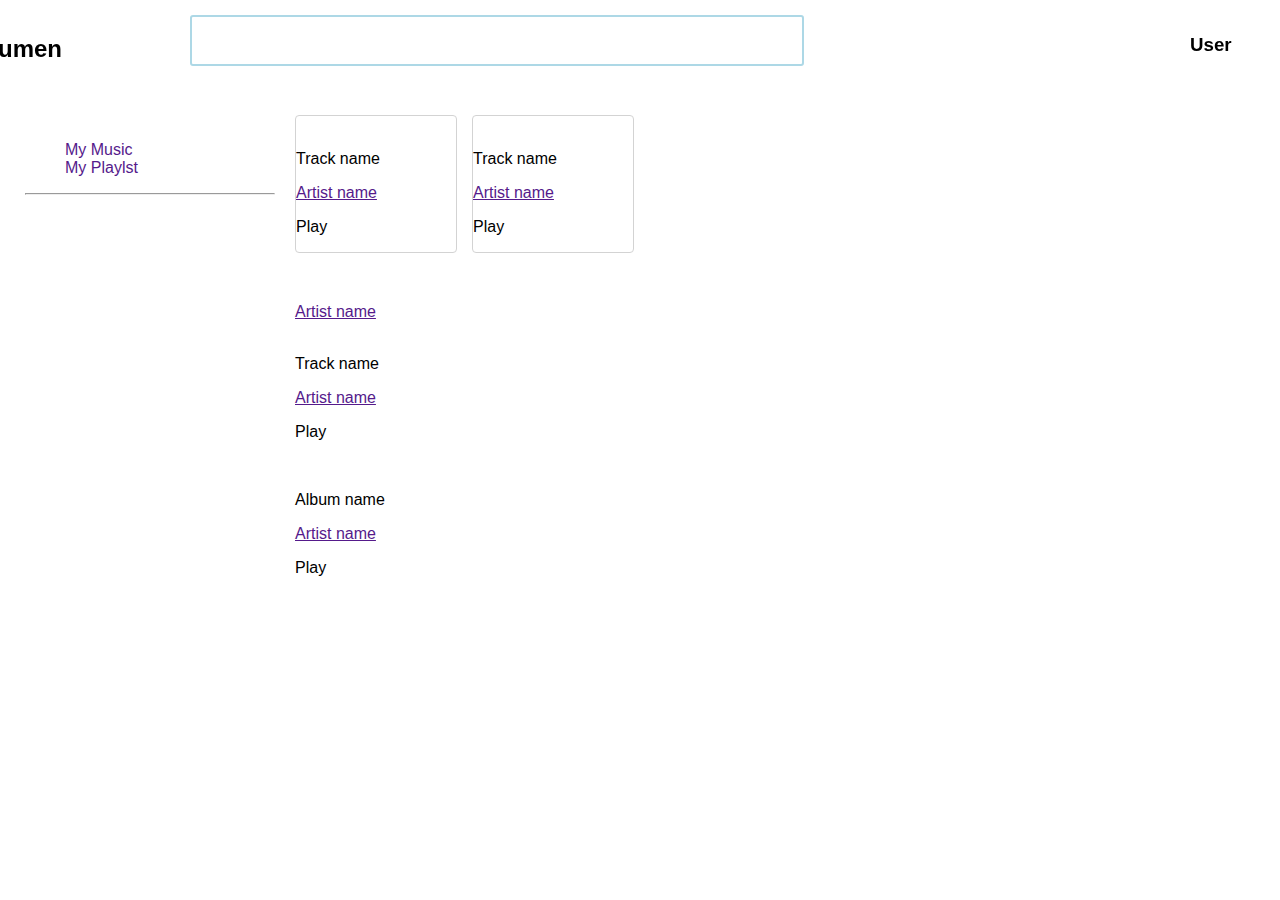
==== v2/index.html @ e615a860 "type 2 for sekkei : inspiration (apple music)" ====
<!DOCTYPE html>
<html>
<head>
	<meta charset="utf-8">
	<title>fumen</title>
    <link rel="stylesheet" type="text/css" href="./css/main.css">
    <link rel="stylesheet" type="text/css" href="./css/normalize.css">
</head>
<body>

<div class="header">
	<h2 id="branding">fumen</h2>
	<div class="search_bar">
		<input type="text" id="search_input">
	</div>
	<div class="user"> 
        <h3 class="user_name">User</h3>
        <img src="" class="user_img">
    </div>
</div>

<div class="container">
<div class="side_nav">
    <div class="upper_side">
    <ul>
        <li><a href="">My Music</a></li>
        <li><a href="">My Playlst</a></li>
    </ul>
    </div>
    <hr>
    <div class="music_queue">
        
    </div>
</div>
<div class="main_nav">
        <!--
        <div class="trending_nav">
            
        </div>-->

        <div class="showcase">
        
            <div class="top_tracks">
                <div class="music_card">
                    <img src="" class="art">
                    <p>Track name</p>
                    <a href="">Artist name</a>
                    <div class="overlay">
                        <p>Play</p>
                    </div>
                </div>
                    <div class="music_card">
                    <img src="" class="art">
                    <p>Track name</p>
                    <a href="">Artist name</a>
                    <div class="overlay">
                        <p>Play</p>
                    </div>
                </div>
    

            </div>

            <div class="top_artist">
                <div class="artist_card">
                    <img src="" class="art">
                    <a href="">Artist name</a>
                </div>
            </div>
            <div class="top_emerge">
                <div class="music_card">
                    <img src="" class="art">
                    <p>Track name</p>
                    <a href="">Artist name</a>
                    <div class="overlay">
                        <p>Play</p>
                    </div>
                </div>
            </div>
            <div class="top_albums">
                <div class="music_card">
                    <img src="" class="art">
                    <p>Album name</p>
                    <a href="">Artist name</a>
                    <div class="overlay">
                        <p>Play</p>
                    </div>
                </div>
            </div>
        
        </div>
</div>
</div>
<div class="media_play">
    <!-- tu karega -->
</div>
</body>
</html>
---- v2/css/main.css ----
body{

	padding: 15px;
	width: 100%;
	height: 100%;
	margin: 0;

}
/* Top Header */
.header{
	position: fixed;
	width: 1300px;
	left: 50%;
    transform: translate(-50%, 0);
}
.header h2{
	width: 100px;
	float:left;

}
.header .search_bar{
	margin-left: 100px;
	border: 2px solid lightblue;
	border-radius : 3px;
	padding: 5px;
	width: 600px;
	float:left;
}
.header .user{
	margin : 0 auto;
	float:right;
	width: 100px;
}
input{
	border: none;
	height: 35px;
	width: 550px;
	font-size: 25px;
}

/* Main Container */
.container{
	width: 1300px;
	padding-top: 100px;
	margin: auto;
}

/* Play card*/

.top_tracks .music_card{
	width: 160px;
	border: 1px solid lightgrey;
	border-radius: 4px;
	position: relative;
	float: left;
	margin-bottom: 50px;
	margin-right: 15px;
}
/*.music_card .overlay{
	
	position: absolute;
	background-color: grey;
	padding: 0;
	margin:0 auto;
	
	bottom: 0;
	
	height: 100%;
	width: 100%;
	opacity: 0;

}
.music_card:hover .overlay{
	opacity: 0.7;
	transition: 0.3s all;
}
*/
.side_nav{
	width: 250px;
	float: left;
	padding: 10px;


}


.side_nav ul{
	list-style: none;
}


.side_nav li{
	
}

.side_nav a{
	text-decoration: none;
}

.main_nav{
	float:left;

}

.showcase{
	padding-left: 10px;

}
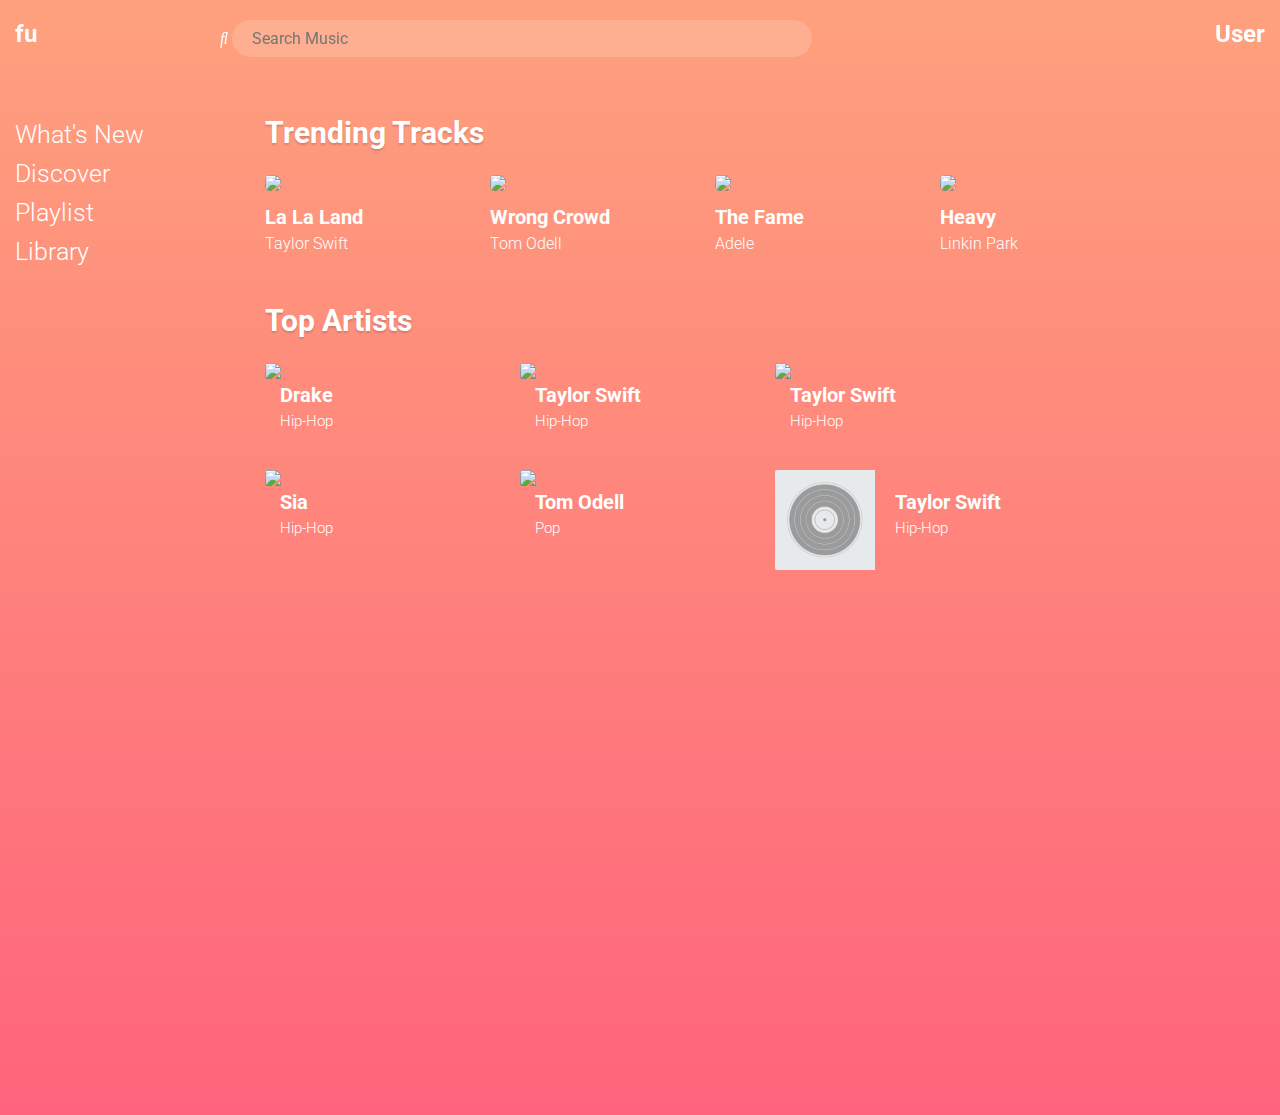
==== commit 7fc39910: "Revised UI" ====
--- a/v2/index.html
+++ b/v2/index.html
@@ -3,18 +3,21 @@
 <head>
 	<meta charset="utf-8">
 	<title>fumen</title>
+      <link href="https://fonts.googleapis.com/css?family=Roboto:100,300,400,500,700,900" rel="stylesheet">  
     <link rel="stylesheet" type="text/css" href="./css/main.css">
     <link rel="stylesheet" type="text/css" href="./css/normalize.css">
+    <link href="//maxcdn.bootstrapcdn.com/font-awesome/4.1.0/css/font-awesome.min.css" rel="stylesheet">
 </head>
 <body>
 
 <div class="header">
-	<h2 id="branding">fumen</h2>
+	<h2 id="branding">fu</h2>
 	<div class="search_bar">
-		<input type="text" id="search_input">
+        <span class="icon"><i class="fa-search"></i></span>
+		<input placeholder="Search Music" type="search" id="search_input">
 	</div>
 	<div class="user"> 
-        <h3 class="user_name">User</h3>
+        <h2 class="user_name">User</h2>
         <img src="" class="user_img">
     </div>
 </div>
@@ -23,53 +26,120 @@
 <div class="side_nav">
     <div class="upper_side">
     <ul>
-        <li><a href="">My Music</a></li>
-        <li><a href="">My Playlst</a></li>
+        <li><a href="">What's New</a></li>
+        <li><a href="">Discover</a></li>
+        <li><a href="">Playlist</a></li>
+        <li><a href="">Library</a></li>
     </ul>
     </div>
-    <hr>
     <div class="music_queue">
         
     </div>
 </div>
 <div class="main_nav">
+        
+        <!-- Fix is later -->
         <!--
-        <div class="trending_nav">
-            
-        </div>-->
-
+        <div class="showcase_nav">
+            <h1>What's New</h1>
+            <ul>
+                <li><a href="">Music</a></li>
+                <li><a href="">Genres</a></li>
+                <li><a href="">Videos</a></li>
+                <li><a href="">Near You</a></li>
+            </ul>
+            <div class="switch">
+                <ul>
+                <li><a href="">Crowdsource</a></li>
+                <li><a href="">Billboard</a></li>
+            </ul>
+            </div>    
+        </div>
+        -->
         <div class="showcase">
         
             <div class="top_tracks">
-                <div class="music_card">
-                    <img src="" class="art">
-                    <p>Track name</p>
-                    <a href="">Artist name</a>
+                <h2>Trending Tracks </h2>
+                <div class="music_card card">
+                    <img src="https://img.discogs.com/YkojdSoRqJLaG0e1lNaihV-HOak=/300x300/filters:strip_icc():format(jpeg):mode_rgb():quality(40)/discogs-images/R-9882982-1487908820-7837.jpeg.jpg" class="art">
+                    <p>La La Land</p>
+                    <a href="">Taylor Swift</a>
                     <div class="overlay">
-                        <p>Play</p>
+                        <span><i class="fa-play-circle "></i> </span>
                     </div>
                 </div>
-                    <div class="music_card">
-                    <img src="" class="art">
-                    <p>Track name</p>
-                    <a href="">Artist name</a>
+                <div class="music_card card">
+                    <img src="https://img.discogs.com/OXyW9wiicL3nRu5oa-z-aWrCWPE=/fit-in/300x300/filters:strip_icc():format(jpeg):mode_rgb():quality(40)/discogs-images/R-8635620-1465622140-3453.jpeg.jpg" class="art">
+                    <p>Wrong Crowd</p>
+                    <a href="">Tom Odell</a>
                     <div class="overlay">
-                        <p>Play</p>
+                      <span><i class="fa-play-circle "></i> </span>
                     </div>
                 </div>
-    
+                <div class="music_card card">
+                    <img src="https://img.discogs.com/9l2T56jHfMjraZ4fe-dDEuJ6phk=/300x300/filters:strip_icc():format(jpeg):mode_rgb():quality(40)/discogs-images/R-7748058-1448134186-9791.jpeg.jpg" class="art">
+                    <p>The Fame</p>
+                    <a href="">Adele</a>
+                    <div class="overlay">
+                        <span><i class="fa-play-circle "></i> </span>
+                    </div>
+                </div>
+                <div class="music_card card">
+                    <img src="https://img.discogs.com/mOR71L7NLf9AR8z5CNqcitfIJsA=/fit-in/300x300/filters:strip_icc():format(jpeg):mode_rgb():quality(40)/discogs-images/R-9955256-1489175861-1387.jpeg.jpg" class="art">
+                    <p>Heavy</p>
+                    <a href="">Linkin Park</a>
+                    <div class="overlay">
+                        <span><i class="fa-play-circle "></i> </span>
+                    </div>
+                </div>
+            </div>
+
+
+            <div class="top_artist">
+                <h2>Top Artists</h2>
+                <div class="row">
+                    <div class="artist_card card">
+                        <img src="https://lastfm-img2.akamaized.net/i/u/avatar170s/b4ab6e862588662833d89ad8588c6f53.jpg" class="art">
+                        <a href="">Drake</a>
+                        <a class="artist_genre">Hip-Hop</a>
+                    </div>
+                    <div class="artist_card card">
+                        <img src="https://lastfm-img2.akamaized.net/i/u/avatar170s/b4ab6e862588662833d89ad8588c6f53.jpg" class="art">
+                        <a href="">Taylor Swift</a>
+                        <a class="artist_genre">Hip-Hop</a>
+                    </div>
+                    <div class="artist_card card">
+                        <img src="https://img.discogs.com/VbtSFkspIbvdWjbkYj26AEfKRxc=/100x100/filters:strip_icc():format(jpeg):mode_rgb():quality(40)/discogs-images/R-6237864-1414525739-4203.jpeg.jpg" class="art">
+                        <a href="">Taylor Swift</a>
+                        <a class="artist_genre">Hip-Hop</a>
+                    </div>
+                </div>
+                <div class="row">
+                    <div class="artist_card card">
+                        <img src="https://img.discogs.com/OLF1FYxvN5byyNpUC85me-_ZQ0Y=/300x300/smart/filters:strip_icc():format(jpeg):mode_rgb():quality(40)/discogs-images/A-21991-1483928038-5953.jpeg.jpg" class="art">
+                        <a href="">Sia</a>
+                        <a class="artist_genre">Hip-Hop</a>
+                    </div>
+                    <div class="artist_card card">
+                        <img src="https://img.discogs.com/mHCZBQ6iOQ9dyY4IuZplpj5SstU=/100x100/filters:strip_icc():format(jpeg):mode_rgb():quality(40)/discogs-images/R-4464095-1365602792-2486.jpeg.jpg" class="art">
+                        <a href="">Tom Odell</a>
+                        <a class="artist_genre">Pop</a>
+                    </div>
+                    <div class="artist_card card">
+                        <img src="./assets/default.png" class="art">
+                        <a href="">Taylor Swift</a>
+                        <a class="artist_genre">Hip-Hop</a>
+                    </div>
+                </div>
+                    
 
             </div>
 
-            <div class="top_artist">
-                <div class="artist_card">
-                    <img src="" class="art">
-                    <a href="">Artist name</a>
-                </div>
-            </div>
-            <div class="top_emerge">
-                <div class="music_card">
-                    <img src="" class="art">
+
+            <!--
+            <div class="top_emerge row">
+                <div class="music_card card">
+                    <img src="./assets/default.png" class="art">
                     <p>Track name</p>
                     <a href="">Artist name</a>
                     <div class="overlay">
@@ -77,9 +147,9 @@
                     </div>
                 </div>
             </div>
-            <div class="top_albums">
-                <div class="music_card">
-                    <img src="" class="art">
+            <div class="top_albums row">
+                <div class="music_card card">
+                    <img src="./assets/default.png" class="art">
                     <p>Album name</p>
                     <a href="">Artist name</a>
                     <div class="overlay">
@@ -89,6 +159,8 @@
             </div>
         
         </div>
+-->
+</div>
 </div>
 </div>
 <div class="media_play">
--- a/v2/css/main.css
+++ b/v2/css/main.css
@@ -5,93 +5,234 @@
 	width: 100%;
 	height: 100%;
 	margin: 0;
-
+	font-family: 'Roboto', sans-serif;
+	background-color: rgb(254, 160, 124);
+	color :white;
+	font-weight: 400;
+	font-size: 16px;
+	background: linear-gradient(to top, rgb(255, 100, 124) , rgb(254, 161, 125));
 }
 /* Top Header */
 .header{
+	top:0;
 	position: fixed;
 	width: 1300px;
-	left: 50%;
-    transform: translate(-50%, 0);
+	
+	padding-top: 15px;
+	margin-bottom: 0;
+	padding-bottom: 0;
+    /*transform: translate(-50%, 0);
+    left: 50%;
+    */z-index: 999;
 }
 .header h2{
 	width: 100px;
 	float:left;
-
-}
+	margin-bottom: 0;
+	padding-top: 5px;
+	margin: 0;
+}
+
 .header .search_bar{
-	margin-left: 100px;
-	border: 2px solid lightblue;
-	border-radius : 3px;
+	margin-left: 100px;	
 	padding: 5px;
 	width: 600px;
 	float:left;
-}
+	color: white;
+}
+
+/*
+
+Not working check later 
+
+.search_bar .icon{
+	position: absolute;
+  	top: 50%;
+  	color: white;
+
+}
+
+*/
+
+input{
+	background: rgb(254, 175, 145); 
+	border-radius : 20px;
+	border: none;
+	height: 35px;
+	width: 550px;
+	font-size: 25px;
+	color: white;	
+	padding-right:10px;
+	padding-left:20px;
+}
+
+
 .header .user{
 	margin : 0 auto;
 	float:right;
 	width: 100px;
 }
-input{
-	border: none;
-	height: 35px;
-	width: 550px;
-	font-size: 25px;
-}
+
 
 /* Main Container */
 .container{
 	width: 1300px;
+	padding-left: 0;
+	padding-right: 0;
 	padding-top: 100px;
-	margin: auto;
+	
 }
 
 /* Play card*/
-
+.container h2{
+	font-weight: 700;
+	font-size: 30px;
+	margin-top: 0;
+	text-shadow: 0 2px 2px rgba(0,0,0,0.15);
+
+}
+.showcase_nav{
+	width: 100%;
+	position: relative;
+}
+.showcase_nav ul{
+	list-style: none;
+	
+}
+
+.showcase_nav ul li{
+	display: inline-block;
+}
+.showcase_nav h1{
+	font-size: 90px;
+	font-weight: 900;
+	margin:0;
+	padding: 0;
+}
+.showcase_nav {}
 .top_tracks .music_card{
-	width: 160px;
-	border: 1px solid lightgrey;
-	border-radius: 4px;
+	
+}
+
+.card{
+	width: 200px;
+	
 	position: relative;
 	float: left;
 	margin-bottom: 50px;
-	margin-right: 15px;
-}
-/*.music_card .overlay{
+	margin-right: 25px;
+}
+.card img{
+	width: 100%;
+	border-radius: 5px;
+}
+.card img:hover{
+	
+}
+.card p{
+	font-size: 20px;
+	margin-bottom:5px;
+	margin-top:10px;
+	padding: 0;
+	font-weight: 700;
+}
+.card a{
+	font-weight: 300;
+}
+.overlay{
 	
 	position: absolute;
-	background-color: grey;
-	padding: 0;
-	margin:0 auto;
-	
-	bottom: 0;
-	
-	height: 100%;
-	width: 100%;
-	opacity: 0;
-
-}
-.music_card:hover .overlay{
-	opacity: 0.7;
+	background-color: black;
+	border-radius: 5px;
+	top:0;
+	left:0;
+	
+	height: 200px;
+	width: 100%;
+	opacity:0;
+
+}
+.overlay:hover{
+	opacity : 0.4;
+	box-shadow: -60px 0px 100px -90px #000000, 60px 0px 100px -90px #000000;
 	transition: 0.3s all;
 }
-*/
+
+.top_artist .card{
+	width: 230px;
+	margin-bottom: 40px;
+
+
+}
+
+.top_artist .card img{
+
+	width:100px;
+	border-radius: 2px;	
+	display: inline-block;
+	float: left;
+	padding-right: 20px;
+}
+
+.top_artist .card a{
+	display: block;
+	padding-left: 15px;
+	top:0;
+	margin-top:20px; 
+	font-weight: 700;
+	font-size: 20px;
+	padding-top: 0;
+	padding-bottom: 0;
+}
+
+.top_artist .card .artist_genre{
+		margin:0; 
+		font-size: 15px;
+		font-weight: 300;
+		padding-top: 5px;
+
+}
+.top_artist .card .artist_genre:hover{
+	transition: 0.2s all;
+	text-decoration: underline;
+}
+
+/* Side Navigation : Still in progress ; */
+
 .side_nav{
 	width: 250px;
 	float: left;
-	padding: 10px;
-
-
-}
+	margin: 0;
+	padding: 0;
+	height: 1000px;
+	font-size: 25px;
+	margin-left: 0;
+	padding-left: 0;
+
+}
+
 
 
 .side_nav ul{
 	list-style: none;
+	margin: 0;
+	padding: 0;
 }
 
 
 .side_nav li{
-	
+	padding: 5px;
+	padding-left: 0;
+	transition: 0.3s all;
+	
+	width:150px;
+	font-weight: 300;
+
+}
+
+.side_nav li:hover{
+	text-decoration: underline;
+
 }
 
 .side_nav a{
@@ -102,8 +243,11 @@
 	float:left;
 
 }
-
-.showcase{
-	padding-left: 10px;
-
-}+a{
+	color: white;
+	text-decoration: none;
+}
+/*.showcase{
+	/*padding-left: 10px;
+
+}*/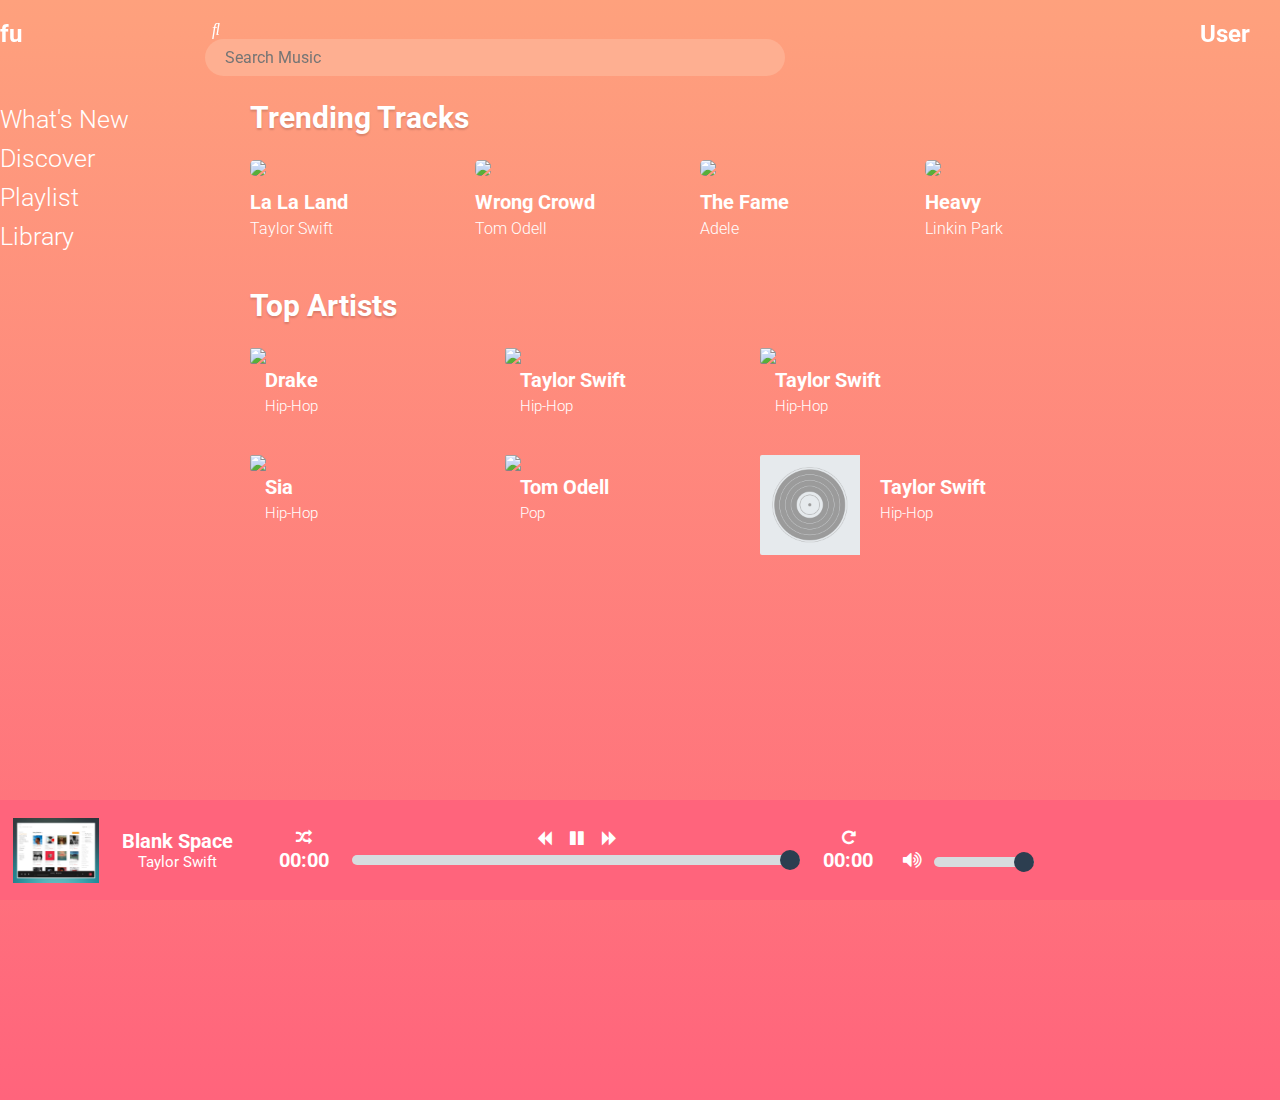
==== commit 2fbd0fb1: "Merged Player" ====
--- a/v2/index.html
+++ b/v2/index.html
@@ -1,45 +1,48 @@
 <!DOCTYPE html>
 <html>
+
 <head>
-	<meta charset="utf-8">
-	<title>fumen</title>
-      <link href="https://fonts.googleapis.com/css?family=Roboto:100,300,400,500,700,900" rel="stylesheet">  
+    <meta charset="utf-8">
+    <title>fumen</title>
+    <link href="https://fonts.googleapis.com/css?family=Roboto:100,300,400,500,700,900" rel="stylesheet">
     <link rel="stylesheet" type="text/css" href="./css/main.css">
     <link rel="stylesheet" type="text/css" href="./css/normalize.css">
+    <link rel="stylesheet" href="./css/Style.css">
     <link href="//maxcdn.bootstrapcdn.com/font-awesome/4.1.0/css/font-awesome.min.css" rel="stylesheet">
 </head>
+
 <body>
 
-<div class="header">
-	<h2 id="branding">fu</h2>
-	<div class="search_bar">
-        <span class="icon"><i class="fa-search"></i></span>
-		<input placeholder="Search Music" type="search" id="search_input">
-	</div>
-	<div class="user"> 
-        <h2 class="user_name">User</h2>
-        <img src="" class="user_img">
+    <div class="header">
+        <h2 id="branding">fu</h2>
+        <div class="search_bar">
+            <span class="icon"><i class="fa-search"></i></span>
+            <input placeholder="Search Music" type="search" id="search_input">
+        </div>
+        <div class="user">
+            <h2 class="user_name">User</h2>
+            <img src="" class="user_img">
+        </div>
     </div>
-</div>
-
-<div class="container">
-<div class="side_nav">
-    <div class="upper_side">
-    <ul>
-        <li><a href="">What's New</a></li>
-        <li><a href="">Discover</a></li>
-        <li><a href="">Playlist</a></li>
-        <li><a href="">Library</a></li>
-    </ul>
-    </div>
-    <div class="music_queue">
-        
-    </div>
-</div>
-<div class="main_nav">
-        
-        <!-- Fix is later -->
-        <!--
+
+    <div class="container">
+        <div class="side_nav">
+            <div class="upper_side">
+                <ul>
+                    <li><a href="">What's New</a></li>
+                    <li><a href="">Discover</a></li>
+                    <li><a href="">Playlist</a></li>
+                    <li><a href="">Library</a></li>
+                </ul>
+            </div>
+            <div class="music_queue">
+
+            </div>
+        </div>
+        <div class="main_nav">
+
+            <!-- Fix is later -->
+            <!--
         <div class="showcase_nav">
             <h1>What's New</h1>
             <ul>
@@ -56,87 +59,94 @@
             </div>    
         </div>
         -->
-        <div class="showcase">
-        
-            <div class="top_tracks">
-                <h2>Trending Tracks </h2>
-                <div class="music_card card">
-                    <img src="https://img.discogs.com/YkojdSoRqJLaG0e1lNaihV-HOak=/300x300/filters:strip_icc():format(jpeg):mode_rgb():quality(40)/discogs-images/R-9882982-1487908820-7837.jpeg.jpg" class="art">
-                    <p>La La Land</p>
-                    <a href="">Taylor Swift</a>
-                    <div class="overlay">
-                        <span><i class="fa-play-circle "></i> </span>
-                    </div>
-                </div>
-                <div class="music_card card">
-                    <img src="https://img.discogs.com/OXyW9wiicL3nRu5oa-z-aWrCWPE=/fit-in/300x300/filters:strip_icc():format(jpeg):mode_rgb():quality(40)/discogs-images/R-8635620-1465622140-3453.jpeg.jpg" class="art">
-                    <p>Wrong Crowd</p>
-                    <a href="">Tom Odell</a>
-                    <div class="overlay">
-                      <span><i class="fa-play-circle "></i> </span>
-                    </div>
-                </div>
-                <div class="music_card card">
-                    <img src="https://img.discogs.com/9l2T56jHfMjraZ4fe-dDEuJ6phk=/300x300/filters:strip_icc():format(jpeg):mode_rgb():quality(40)/discogs-images/R-7748058-1448134186-9791.jpeg.jpg" class="art">
-                    <p>The Fame</p>
-                    <a href="">Adele</a>
-                    <div class="overlay">
-                        <span><i class="fa-play-circle "></i> </span>
-                    </div>
-                </div>
-                <div class="music_card card">
-                    <img src="https://img.discogs.com/mOR71L7NLf9AR8z5CNqcitfIJsA=/fit-in/300x300/filters:strip_icc():format(jpeg):mode_rgb():quality(40)/discogs-images/R-9955256-1489175861-1387.jpeg.jpg" class="art">
-                    <p>Heavy</p>
-                    <a href="">Linkin Park</a>
-                    <div class="overlay">
-                        <span><i class="fa-play-circle "></i> </span>
-                    </div>
-                </div>
-            </div>
-
-
-            <div class="top_artist">
-                <h2>Top Artists</h2>
-                <div class="row">
-                    <div class="artist_card card">
-                        <img src="https://lastfm-img2.akamaized.net/i/u/avatar170s/b4ab6e862588662833d89ad8588c6f53.jpg" class="art">
-                        <a href="">Drake</a>
-                        <a class="artist_genre">Hip-Hop</a>
-                    </div>
-                    <div class="artist_card card">
-                        <img src="https://lastfm-img2.akamaized.net/i/u/avatar170s/b4ab6e862588662833d89ad8588c6f53.jpg" class="art">
+            <div class="showcase">
+
+                <div class="top_tracks">
+                    <h2>Trending Tracks </h2>
+                    <div class="music_card card">
+                        <img src="https://img.discogs.com/YkojdSoRqJLaG0e1lNaihV-HOak=/300x300/filters:strip_icc():format(jpeg):mode_rgb():quality(40)/discogs-images/R-9882982-1487908820-7837.jpeg.jpg"
+                            class="art">
+                        <p>La La Land</p>
                         <a href="">Taylor Swift</a>
-                        <a class="artist_genre">Hip-Hop</a>
-                    </div>
-                    <div class="artist_card card">
-                        <img src="https://img.discogs.com/VbtSFkspIbvdWjbkYj26AEfKRxc=/100x100/filters:strip_icc():format(jpeg):mode_rgb():quality(40)/discogs-images/R-6237864-1414525739-4203.jpeg.jpg" class="art">
-                        <a href="">Taylor Swift</a>
-                        <a class="artist_genre">Hip-Hop</a>
-                    </div>
-                </div>
-                <div class="row">
-                    <div class="artist_card card">
-                        <img src="https://img.discogs.com/OLF1FYxvN5byyNpUC85me-_ZQ0Y=/300x300/smart/filters:strip_icc():format(jpeg):mode_rgb():quality(40)/discogs-images/A-21991-1483928038-5953.jpeg.jpg" class="art">
-                        <a href="">Sia</a>
-                        <a class="artist_genre">Hip-Hop</a>
-                    </div>
-                    <div class="artist_card card">
-                        <img src="https://img.discogs.com/mHCZBQ6iOQ9dyY4IuZplpj5SstU=/100x100/filters:strip_icc():format(jpeg):mode_rgb():quality(40)/discogs-images/R-4464095-1365602792-2486.jpeg.jpg" class="art">
+                        <div class="overlay">
+                            <span><i class="fa-play-circle "></i> </span>
+                        </div>
+                    </div>
+                    <div class="music_card card">
+                        <img src="https://img.discogs.com/OXyW9wiicL3nRu5oa-z-aWrCWPE=/fit-in/300x300/filters:strip_icc():format(jpeg):mode_rgb():quality(40)/discogs-images/R-8635620-1465622140-3453.jpeg.jpg"
+                            class="art">
+                        <p>Wrong Crowd</p>
                         <a href="">Tom Odell</a>
-                        <a class="artist_genre">Pop</a>
-                    </div>
-                    <div class="artist_card card">
-                        <img src="./assets/default.png" class="art">
-                        <a href="">Taylor Swift</a>
-                        <a class="artist_genre">Hip-Hop</a>
-                    </div>
-                </div>
-                    
-
-            </div>
-
-
-            <!--
+                        <div class="overlay">
+                            <span><i class="fa-play-circle "></i> </span>
+                        </div>
+                    </div>
+                    <div class="music_card card">
+                        <img src="https://img.discogs.com/9l2T56jHfMjraZ4fe-dDEuJ6phk=/300x300/filters:strip_icc():format(jpeg):mode_rgb():quality(40)/discogs-images/R-7748058-1448134186-9791.jpeg.jpg"
+                            class="art">
+                        <p>The Fame</p>
+                        <a href="">Adele</a>
+                        <div class="overlay">
+                            <span><i class="fa-play-circle "></i> </span>
+                        </div>
+                    </div>
+                    <div class="music_card card">
+                        <img src="https://img.discogs.com/mOR71L7NLf9AR8z5CNqcitfIJsA=/fit-in/300x300/filters:strip_icc():format(jpeg):mode_rgb():quality(40)/discogs-images/R-9955256-1489175861-1387.jpeg.jpg"
+                            class="art">
+                        <p>Heavy</p>
+                        <a href="">Linkin Park</a>
+                        <div class="overlay">
+                            <span><i class="fa-play-circle "></i> </span>
+                        </div>
+                    </div>
+                </div>
+
+
+                <div class="top_artist">
+                    <h2>Top Artists</h2>
+                    <div class="row">
+                        <div class="artist_card card">
+                            <img src="https://lastfm-img2.akamaized.net/i/u/avatar170s/b4ab6e862588662833d89ad8588c6f53.jpg" class="art">
+                            <a href="">Drake</a>
+                            <a class="artist_genre">Hip-Hop</a>
+                        </div>
+                        <div class="artist_card card">
+                            <img src="https://lastfm-img2.akamaized.net/i/u/avatar170s/b4ab6e862588662833d89ad8588c6f53.jpg" class="art">
+                            <a href="">Taylor Swift</a>
+                            <a class="artist_genre">Hip-Hop</a>
+                        </div>
+                        <div class="artist_card card">
+                            <img src="https://img.discogs.com/VbtSFkspIbvdWjbkYj26AEfKRxc=/100x100/filters:strip_icc():format(jpeg):mode_rgb():quality(40)/discogs-images/R-6237864-1414525739-4203.jpeg.jpg"
+                                class="art">
+                            <a href="">Taylor Swift</a>
+                            <a class="artist_genre">Hip-Hop</a>
+                        </div>
+                    </div>
+                    <div class="row">
+                        <div class="artist_card card">
+                            <img src="https://img.discogs.com/OLF1FYxvN5byyNpUC85me-_ZQ0Y=/300x300/smart/filters:strip_icc():format(jpeg):mode_rgb():quality(40)/discogs-images/A-21991-1483928038-5953.jpeg.jpg"
+                                class="art">
+                            <a href="">Sia</a>
+                            <a class="artist_genre">Hip-Hop</a>
+                        </div>
+                        <div class="artist_card card">
+                            <img src="https://img.discogs.com/mHCZBQ6iOQ9dyY4IuZplpj5SstU=/100x100/filters:strip_icc():format(jpeg):mode_rgb():quality(40)/discogs-images/R-4464095-1365602792-2486.jpeg.jpg"
+                                class="art">
+                            <a href="">Tom Odell</a>
+                            <a class="artist_genre">Pop</a>
+                        </div>
+                        <div class="artist_card card">
+                            <img src="./assets/default.png" class="art">
+                            <a href="">Taylor Swift</a>
+                            <a class="artist_genre">Hip-Hop</a>
+                        </div>
+                    </div>
+
+
+                </div>
+
+
+                <!--
             <div class="top_emerge row">
                 <div class="music_card card">
                     <img src="./assets/default.png" class="art">
@@ -160,12 +170,38 @@
         
         </div>
 -->
-</div>
-</div>
-</div>
-<div class="media_play">
-    <!-- tu karega -->
-</div>
+            </div>
+        </div>
+    </div>
+    <div id="playerHolder">
+        <div id="trackDetails">
+            <img src="../to.jpg" alt="trackImage" id="trackImage" />
+            <div id="contentHolder">
+                <div id="trackName">
+                    Blank Space
+                </div>
+                <div id="artistName">
+                    Taylor Swift
+                </div>
+            </div>
+        </div>
+        <div id="controlsHolder">
+            <div id="mainControls">
+                <i class="fa fa-random" id="shuffleBtn"></i>
+                <i class="fa fa-backward" id="backBtn"></i>
+                <i class="fa fa-pause" id="ppBtn"></i>
+                <i class="fa fa-forward" id="forwarBtn"></i>
+                <i class="fa fa-repeat" id="repeatBtn"></i>
+            </div>
+            <div class="timer">00:00</div>
+            <input class="range-slider__range" type="range" min="0" max="1" step="0.1" value="1" id="seekSlider" />
+            <div class="timer">00:00</div>
+        </div>
+        <div id="volumeHolder">
+            <i class="fa fa-volume-up"></i>
+            <input class="range-slider__range" type="range" min="0" max="1" step="0.1" value="1" id="volumeSlider" />
+        </div>
+    </div>
 </body>
-</html>
-
+
+</html>--- a/v2/css/Style.css
+++ b/v2/css/Style.css
@@ -0,0 +1,173 @@
+/* Range Slider */
+.range-slider__range {
+    -webkit-appearance: none;
+    width: calc(100% - (73px));
+    height: 10px;
+    border-radius: 5px;
+    background: #d7dcdf;
+    outline: none;
+    padding: 0;
+    margin: 0;
+}
+.range-slider__range::-webkit-slider-thumb {
+    -webkit-appearance: none;
+    appearance: none;
+    width: 20px;
+    height: 20px;
+    border-radius: 50%;
+    background: #2c3e50;
+    cursor: pointer;
+    -webkit-transition: background .15s ease-in-out;
+    transition: background .15s ease-in-out;
+}
+.range-slider__range::-webkit-slider-thumb:hover {
+    background: #1abc9c;
+}
+.range-slider__range:active::-webkit-slider-thumb {
+    background: #1abc9c;
+}
+.range-slider__range::-moz-range-thumb {
+    width: 20px;
+    height: 20px;
+    border: 0;
+    border-radius: 50%;
+    background: #2c3e50;
+    cursor: pointer;
+    -webkit-transition: background .15s ease-in-out;
+    transition: background .15s ease-in-out;
+}
+.range-slider__range::-moz-range-thumb:hover {
+    background: #1abc9c;
+}
+.range-slider__range:active::-moz-range-thumb {
+    background: #1abc9c;
+}
+
+.range-slider__value {
+    display: inline-block;
+    position: relative;
+    width: 60px;
+    color: #fff;
+    line-height: 20px;
+    text-align: center;
+    border-radius: 3px;
+    background: #2c3e50;
+    padding: 5px 10px;
+    margin-left: 8px;
+}
+.range-slider__value:after {
+    position: absolute;
+    top: 8px;
+    left: -7px;
+    width: 0;
+    height: 0;
+    border-top: 7px solid transparent;
+    border-right: 7px solid #2c3e50;
+    border-bottom: 7px solid transparent;
+    content: '';
+}
+
+::-moz-range-track {
+    background: #d7dcdf;
+    border: 0;
+}
+/* End Range Slider */
+
+
+/* Custom Style Starts Here */
+
+body {
+    width: 100%;
+    height: 100%;
+    margin: 0;
+    padding: 0;
+    color: white;
+}
+
+i {
+    cursor: pointer;
+    padding: 0 7px;
+}
+
+#playerHolder {
+    position: fixed;
+    bottom: 0;
+    width: 100%;
+    height: 100px;
+    background-color: rgb(255, 100, 124);
+    display: flex;
+    align-items: center;
+}
+
+#trackDetails {
+    width: 20%;
+    height: 100%;
+    text-align: center;
+    float: left;
+    overflow: auto;
+    display: flex;
+    align-items: center;
+}
+
+#trackImage {
+    height: 65%;
+    padding-left: 5%;
+}
+
+#trackName {
+    font-weight: bolder;
+    font-size: 20px;
+    clear: both;
+}
+
+#contentHolder {
+    width: 80%;
+    float: left;
+}
+
+#artistName {
+    font-size: 15px;
+    clear: both;
+}
+
+#controlsHolder {
+    width: 50%;
+    float: left;
+    text-align: center;
+}
+
+#shuffleBtn {
+    float: left;
+    padding-left: 40px;
+}
+
+#repeatBtn {
+    float: right;
+    padding-right: 40px;
+}
+
+#seekSlider {
+    width: 70%;
+    float: left;
+    margin-top: 7px;
+}
+
+.timer {
+    width: 15%;
+    float: left;
+    font-size: 20px;
+    font-weight: bold;
+}
+
+#volumeHolder {
+    float: left;
+    font-size: 20px;
+    font-weight: bold;
+    padding-top: 20px;
+}
+
+#volumeSlider {
+    width: 100px;
+}
+
+/* Custom Style Ends Here */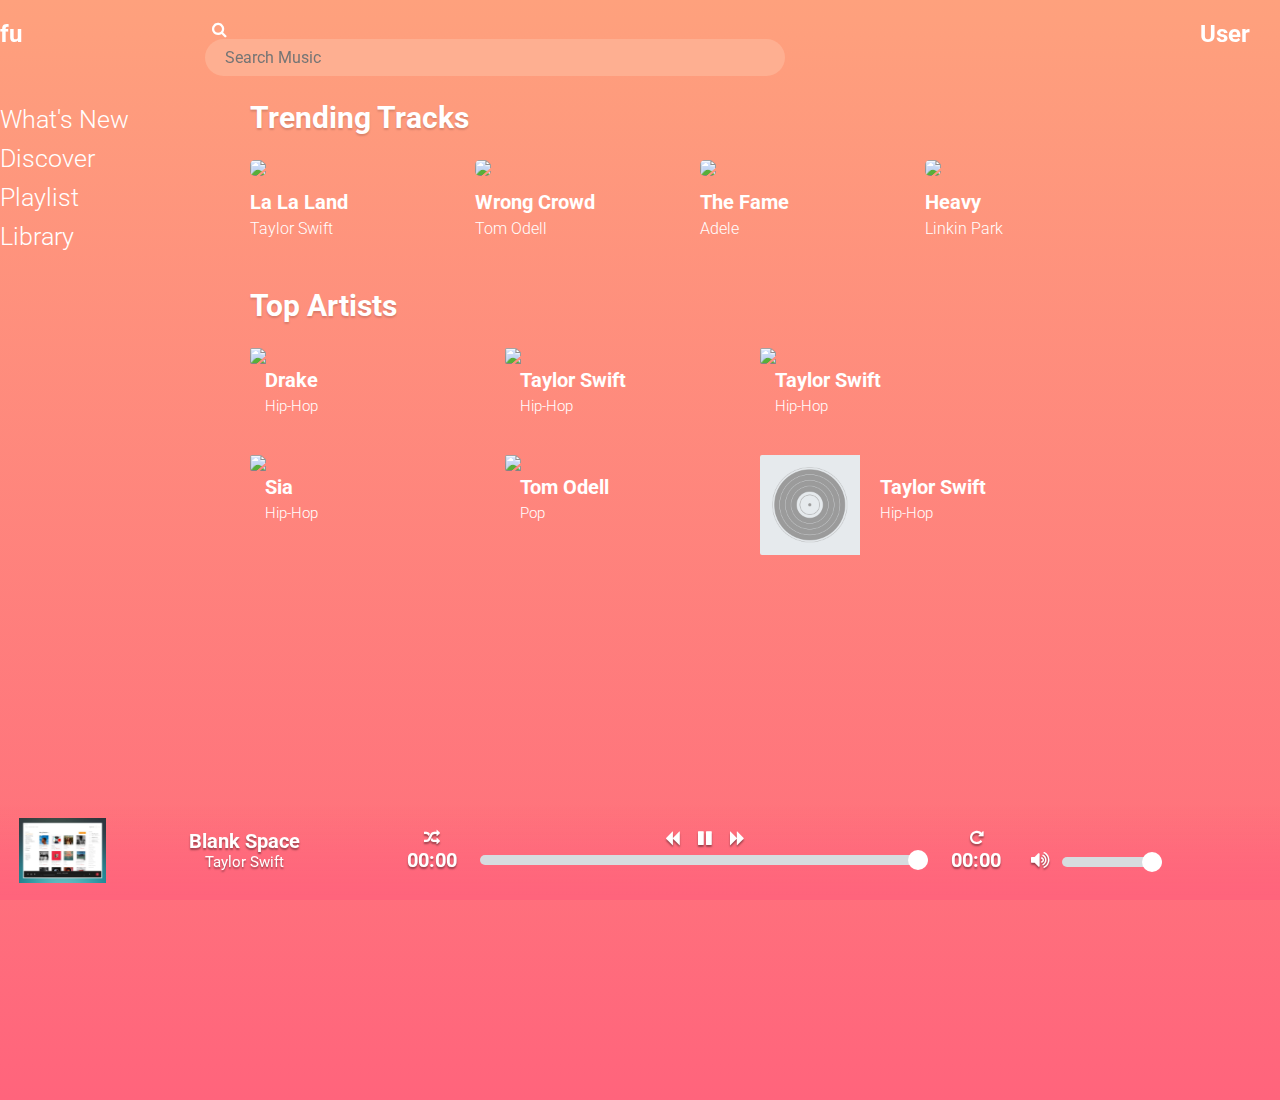
==== commit 904ea969: "Updated UI" ====
--- a/v2/index.html
+++ b/v2/index.html
@@ -8,7 +8,7 @@
     <link rel="stylesheet" type="text/css" href="./css/main.css">
     <link rel="stylesheet" type="text/css" href="./css/normalize.css">
     <link rel="stylesheet" href="./css/Style.css">
-    <link href="//maxcdn.bootstrapcdn.com/font-awesome/4.1.0/css/font-awesome.min.css" rel="stylesheet">
+    <link rel="stylesheet" href="https://cdnjs.cloudflare.com/ajax/libs/font-awesome/4.7.0/css/font-awesome.min.css" />
 </head>
 
 <body>
@@ -16,7 +16,7 @@
     <div class="header">
         <h2 id="branding">fu</h2>
         <div class="search_bar">
-            <span class="icon"><i class="fa-search"></i></span>
+            <span class="icon"><i class="fa fa-search"></i></span>
             <input placeholder="Search Music" type="search" id="search_input">
         </div>
         <div class="user">
@@ -69,7 +69,7 @@
                         <p>La La Land</p>
                         <a href="">Taylor Swift</a>
                         <div class="overlay">
-                            <span><i class="fa-play-circle "></i> </span>
+                            <span><i class="fa fa-play-circle "></i> </span>
                         </div>
                     </div>
                     <div class="music_card card">
@@ -78,7 +78,7 @@
                         <p>Wrong Crowd</p>
                         <a href="">Tom Odell</a>
                         <div class="overlay">
-                            <span><i class="fa-play-circle "></i> </span>
+                            <span><i class="fa fa-play-circle "></i> </span>
                         </div>
                     </div>
                     <div class="music_card card">
@@ -87,7 +87,7 @@
                         <p>The Fame</p>
                         <a href="">Adele</a>
                         <div class="overlay">
-                            <span><i class="fa-play-circle "></i> </span>
+                            <span><i class="fa fa-play-circle "></i> </span>
                         </div>
                     </div>
                     <div class="music_card card">
@@ -96,7 +96,7 @@
                         <p>Heavy</p>
                         <a href="">Linkin Park</a>
                         <div class="overlay">
-                            <span><i class="fa-play-circle "></i> </span>
+                            <span><i class="fa fa-play-circle "></i> </span>
                         </div>
                     </div>
                 </div>
--- a/v2/css/main.css
+++ b/v2/css/main.css
@@ -10,6 +10,8 @@
 	color :white;
 	font-weight: 400;
 	font-size: 16px;
+	background-repeat: no-repeat;
+	background-size: cover;
 	background: linear-gradient(to top, rgb(255, 100, 124) , rgb(254, 161, 125));
 }
 /* Top Header */
--- a/v2/css/Style.css
+++ b/v2/css/Style.css
@@ -15,7 +15,7 @@
     width: 20px;
     height: 20px;
     border-radius: 50%;
-    background: #2c3e50;
+    background: white;
     cursor: pointer;
     -webkit-transition: background .15s ease-in-out;
     transition: background .15s ease-in-out;
@@ -94,13 +94,14 @@
     bottom: 0;
     width: 100%;
     height: 100px;
-    background-color: rgb(255, 100, 124);
+    background: linear-gradient(transparent 5%, rgb(255, 100, 124) 95%);
     display: flex;
     align-items: center;
+    text-shadow: 0px 2px 2px rgba(0, 0, 0, 0.4);
 }
 
 #trackDetails {
-    width: 20%;
+    width: 30%;
     height: 100%;
     text-align: center;
     float: left;
@@ -170,4 +171,10 @@
     width: 100px;
 }
 
+/* @media screen and (max-width: 850px) {
+    #trackDetails {
+        width: 30%;
+    }
+} */
+
 /* Custom Style Ends Here */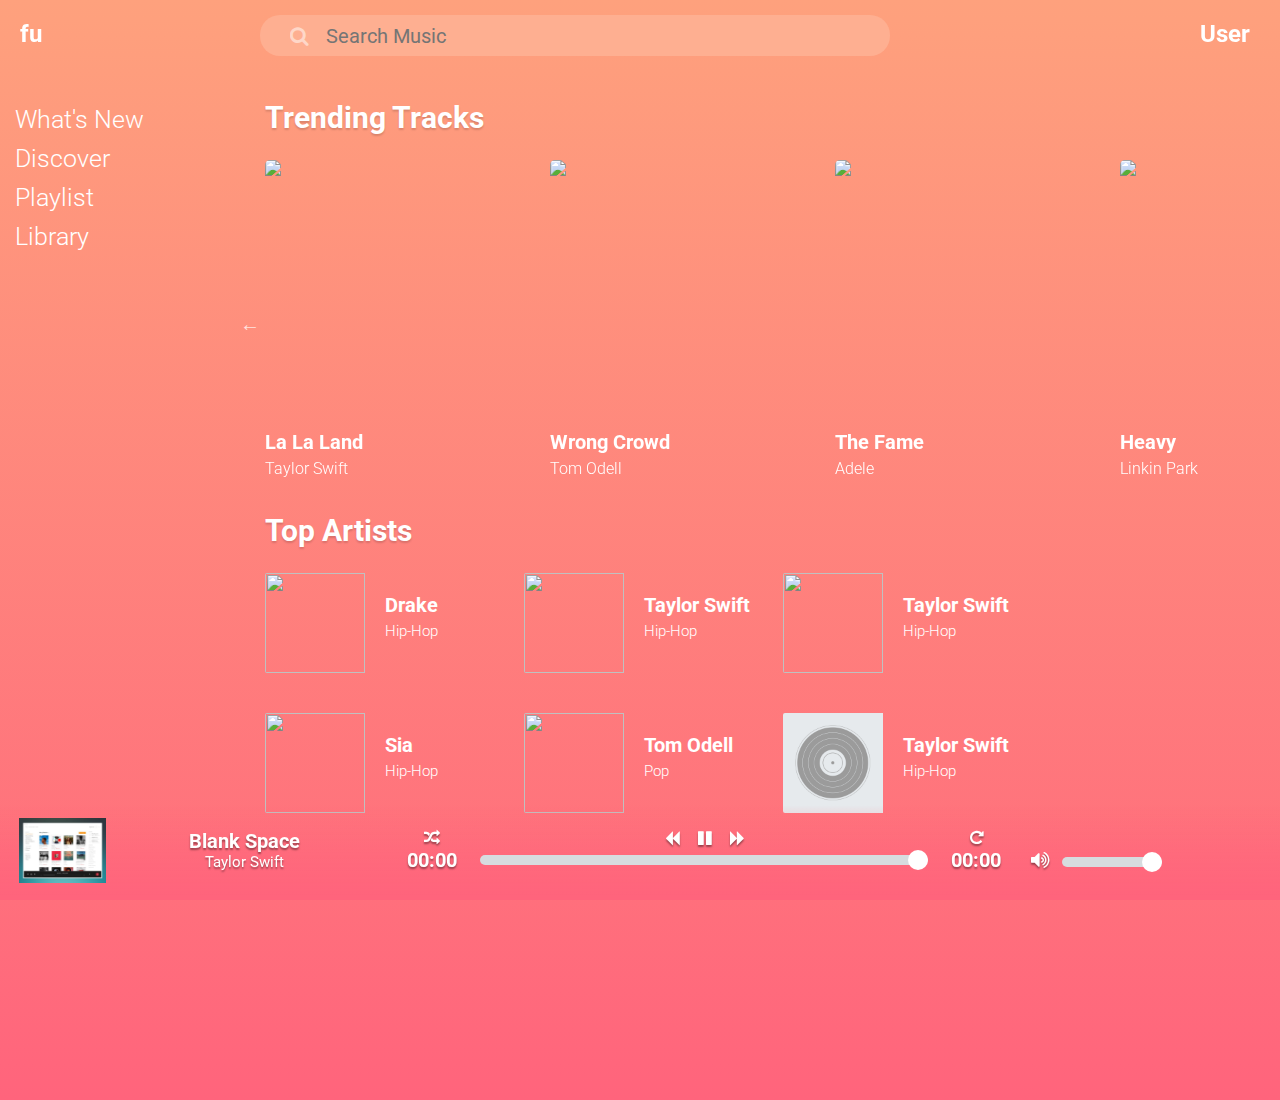
==== commit e1b6fb93: "Card carousel Added" ====
--- a/v2/index.html
+++ b/v2/index.html
@@ -9,6 +9,10 @@
     <link rel="stylesheet" type="text/css" href="./css/normalize.css">
     <link rel="stylesheet" href="./css/Style.css">
     <link rel="stylesheet" href="https://cdnjs.cloudflare.com/ajax/libs/font-awesome/4.7.0/css/font-awesome.min.css" />
+    <link rel="stylesheet" type="text/css" href="./css/slick.css" />
+    <link rel="stylesheet" type="text/css" href="./css/slick-theme.css" />
+    <script type="text/javascript" src="./assets/jquery-3.1.1.js"></script>
+    <script type="text/javascript" src="./assets/slick.min.js"></script>
 </head>
 
 <body>
@@ -16,7 +20,7 @@
     <div class="header">
         <h2 id="branding">fu</h2>
         <div class="search_bar">
-            <span class="icon"><i class="fa fa-search"></i></span>
+            <i class="fa fa-search icon"></i>
             <input placeholder="Search Music" type="search" id="search_input">
         </div>
         <div class="user">
@@ -63,40 +67,113 @@
 
                 <div class="top_tracks">
                     <h2>Trending Tracks </h2>
-                    <div class="music_card card">
-                        <img src="https://img.discogs.com/YkojdSoRqJLaG0e1lNaihV-HOak=/300x300/filters:strip_icc():format(jpeg):mode_rgb():quality(40)/discogs-images/R-9882982-1487908820-7837.jpeg.jpg"
-                            class="art">
-                        <p>La La Land</p>
-                        <a href="">Taylor Swift</a>
-                        <div class="overlay">
-                            <span><i class="fa fa-play-circle "></i> </span>
-                        </div>
-                    </div>
-                    <div class="music_card card">
-                        <img src="https://img.discogs.com/OXyW9wiicL3nRu5oa-z-aWrCWPE=/fit-in/300x300/filters:strip_icc():format(jpeg):mode_rgb():quality(40)/discogs-images/R-8635620-1465622140-3453.jpeg.jpg"
-                            class="art">
-                        <p>Wrong Crowd</p>
-                        <a href="">Tom Odell</a>
-                        <div class="overlay">
-                            <span><i class="fa fa-play-circle "></i> </span>
-                        </div>
-                    </div>
-                    <div class="music_card card">
-                        <img src="https://img.discogs.com/9l2T56jHfMjraZ4fe-dDEuJ6phk=/300x300/filters:strip_icc():format(jpeg):mode_rgb():quality(40)/discogs-images/R-7748058-1448134186-9791.jpeg.jpg"
-                            class="art">
-                        <p>The Fame</p>
-                        <a href="">Adele</a>
-                        <div class="overlay">
-                            <span><i class="fa fa-play-circle "></i> </span>
-                        </div>
-                    </div>
-                    <div class="music_card card">
-                        <img src="https://img.discogs.com/mOR71L7NLf9AR8z5CNqcitfIJsA=/fit-in/300x300/filters:strip_icc():format(jpeg):mode_rgb():quality(40)/discogs-images/R-9955256-1489175861-1387.jpeg.jpg"
-                            class="art">
-                        <p>Heavy</p>
-                        <a href="">Linkin Park</a>
-                        <div class="overlay">
-                            <span><i class="fa fa-play-circle "></i> </span>
+                    <div class="flowy">
+
+                        <div class="music_card card">
+                            <img src="https://img.discogs.com/YkojdSoRqJLaG0e1lNaihV-HOak=/300x300/filters:strip_icc():format(jpeg):mode_rgb():quality(40)/discogs-images/R-9882982-1487908820-7837.jpeg.jpg"
+                                class="art">
+                            <p>La La Land</p>
+                            <a href="">Taylor Swift</a>
+                            <div class="overlay">
+                                <span><i class="fa fa-play-circle "></i> </span>
+                            </div>
+                        </div>
+                        <div class="music_card card">
+                            <img src="https://img.discogs.com/OXyW9wiicL3nRu5oa-z-aWrCWPE=/fit-in/300x300/filters:strip_icc():format(jpeg):mode_rgb():quality(40)/discogs-images/R-8635620-1465622140-3453.jpeg.jpg"
+                                class="art">
+                            <p>Wrong Crowd</p>
+                            <a href="">Tom Odell</a>
+                            <div class="overlay">
+                                <span><i class="fa fa-play-circle "></i> </span>
+                            </div>
+                        </div>
+                        <div class="music_card card">
+                            <img src="https://img.discogs.com/9l2T56jHfMjraZ4fe-dDEuJ6phk=/300x300/filters:strip_icc():format(jpeg):mode_rgb():quality(40)/discogs-images/R-7748058-1448134186-9791.jpeg.jpg"
+                                class="art">
+                            <p>The Fame</p>
+                            <a href="">Adele</a>
+                            <div class="overlay">
+                                <span><i class="fa fa-play-circle "></i> </span>
+                            </div>
+                        </div>
+                        <div class="music_card card">
+                            <img src="https://img.discogs.com/mOR71L7NLf9AR8z5CNqcitfIJsA=/fit-in/300x300/filters:strip_icc():format(jpeg):mode_rgb():quality(40)/discogs-images/R-9955256-1489175861-1387.jpeg.jpg"
+                                class="art">
+                            <p>Heavy</p>
+                            <a href="">Linkin Park</a>
+                            <div class="overlay">
+                                <span><i class="fa fa-play-circle "></i> </span>
+                            </div>
+                        </div>
+
+                         <div class="music_card card">
+                            <img src="https://img.discogs.com/mOR71L7NLf9AR8z5CNqcitfIJsA=/fit-in/300x300/filters:strip_icc():format(jpeg):mode_rgb():quality(40)/discogs-images/R-9955256-1489175861-1387.jpeg.jpg"
+                                class="art">
+                            <p>Heavy</p>
+                            <a href="">Linkin Park</a>
+                            <div class="overlay">
+                                <span><i class="fa fa-play-circle "></i> </span>
+                            </div>
+                        </div>
+
+                         <div class="music_card card">
+                            <img src="https://img.discogs.com/mOR71L7NLf9AR8z5CNqcitfIJsA=/fit-in/300x300/filters:strip_icc():format(jpeg):mode_rgb():quality(40)/discogs-images/R-9955256-1489175861-1387.jpeg.jpg"
+                                class="art">
+                            <p>Heavy</p>
+                            <a href="">Linkin Park</a>
+                            <div class="overlay">
+                                <span><i class="fa fa-play-circle "></i> </span>
+                            </div>
+                        </div>
+
+                         <div class="music_card card">
+                            <img src="https://img.discogs.com/mOR71L7NLf9AR8z5CNqcitfIJsA=/fit-in/300x300/filters:strip_icc():format(jpeg):mode_rgb():quality(40)/discogs-images/R-9955256-1489175861-1387.jpeg.jpg"
+                                class="art">
+                            <p>Heavy</p>
+                            <a href="">Linkin Park</a>
+                            <div class="overlay">
+                                <span><i class="fa fa-play-circle "></i> </span>
+                            </div>
+                        </div>
+
+                            <div class="music_card card">
+                            <img src="https://img.discogs.com/mOR71L7NLf9AR8z5CNqcitfIJsA=/fit-in/300x300/filters:strip_icc():format(jpeg):mode_rgb():quality(40)/discogs-images/R-9955256-1489175861-1387.jpeg.jpg"
+                                class="art">
+                            <p>Heavy</p>
+                            <a href="">Linkin Park</a>
+                            <div class="overlay">
+                                <span><i class="fa fa-play-circle "></i> </span>
+                            </div>
+                        </div>
+
+                         <div class="music_card card">
+                            <img src="https://img.discogs.com/mOR71L7NLf9AR8z5CNqcitfIJsA=/fit-in/300x300/filters:strip_icc():format(jpeg):mode_rgb():quality(40)/discogs-images/R-9955256-1489175861-1387.jpeg.jpg"
+                                class="art">
+                            <p>Heavy</p>
+                            <a href="">Linkin Park</a>
+                            <div class="overlay">
+                                <span><i class="fa fa-play-circle "></i> </span>
+                            </div>
+                        </div>
+
+                            <div class="music_card card">
+                            <img src="https://img.discogs.com/mOR71L7NLf9AR8z5CNqcitfIJsA=/fit-in/300x300/filters:strip_icc():format(jpeg):mode_rgb():quality(40)/discogs-images/R-9955256-1489175861-1387.jpeg.jpg"
+                                class="art">
+                            <p>Heavy</p>
+                            <a href="">Linkin Park</a>
+                            <div class="overlay">
+                                <span><i class="fa fa-play-circle "></i> </span>
+                            </div>
+                        </div>
+
+                         <div class="music_card card">
+                            <img src="https://img.discogs.com/mOR71L7NLf9AR8z5CNqcitfIJsA=/fit-in/300x300/filters:strip_icc():format(jpeg):mode_rgb():quality(40)/discogs-images/R-9955256-1489175861-1387.jpeg.jpg"
+                                class="art">
+                            <p>Heavy</p>
+                            <a href="">Linkin Park</a>
+                            <div class="overlay">
+                                <span><i class="fa fa-play-circle "></i> </span>
+                            </div>
                         </div>
                     </div>
                 </div>
@@ -202,6 +279,11 @@
             <input class="range-slider__range" type="range" min="0" max="1" step="0.1" value="1" id="volumeSlider" />
         </div>
     </div>
+    <script type="text/javascript">
+        $(document).ready(function(){
+            $('.flowy').slick({variableWidth: true});
+        });
+    </script>
 </body>
 
 </html>--- a/v2/css/main.css
+++ b/v2/css/main.css
@@ -1,7 +1,6 @@
 
 body{
 
-	padding: 15px;
 	width: 100%;
 	height: 100%;
 	margin: 0;
@@ -17,15 +16,16 @@
 /* Top Header */
 .header{
 	top:0;
+	left:20px;
 	position: fixed;
-	width: 1300px;
-	
+	width: 100%;
 	padding-top: 15px;
 	margin-bottom: 0;
 	padding-bottom: 0;
     /*transform: translate(-50%, 0);
     left: 50%;
-    */z-index: 999;
+    */
+    z-index: 999;
 }
 .header h2{
 	width: 100px;
@@ -35,52 +35,51 @@
 	margin: 0;
 }
 
-.header .search_bar{
-	margin-left: 100px;	
-	padding: 5px;
+
+.search_bar{
+	margin-left: 240px;	
+	padding: 3px;
+	position: fixed;
 	width: 600px;
 	float:left;
-	color: white;
-}
-
-/*
-
-Not working check later 
-
-.search_bar .icon{
-	position: absolute;
-  	top: 50%;
-  	color: white;
-
-}
-
-*/
-
-input{
-	background: rgb(254, 175, 145); 
+	font-size: 20px;
+	
+  	background: rgb(254, 175, 145); 
 	border-radius : 20px;
 	border: none;
-	height: 35px;
-	width: 550px;
-	font-size: 25px;
-	color: white;	
+	height: 35px;	
 	padding-right:10px;
 	padding-left:20px;
+	display: flex;
+	align-items: center;
+}
+
+.icon {
+	opacity: 0.5;
+	padding-left: 10px;
+}
+ 
+input{
+	padding-left: 10px;
+	background: transparent;
+	width: 90%;
+	
+	border: none;
 }
 
 
 .header .user{
-	margin : 0 auto;
+	
 	float:right;
 	width: 100px;
+
 }
 
 
 /* Main Container */
 .container{
-	width: 1300px;
-	padding-left: 0;
-	padding-right: 0;
+	width: 1600px;
+	padding-left: 15px;
 	padding-top: 100px;
 	
 }
@@ -115,21 +114,40 @@
 .top_tracks .music_card{
 	
 }
-
+.flowy{
+	width: 1300px;
+}
+.slick-slide {
+	width: 260px !important;
+}
 .card{
 	width: 200px;
-	
+	display: inline-block;
 	position: relative;
-	float: left;
-	margin-bottom: 50px;
+	
+	margin-bottom: 10px;
 	margin-right: 25px;
+
 }
 .card img{
-	width: 100%;
+	height: 260px;
+	width: auto;
 	border-radius: 5px;
 }
-.card img:hover{
-	
+.overlayx:hover{
+	box-shadow:0 1px 4px rgba(0, 0, 0, 0.3), 0 0 40px rgba(0, 0, 0, 0.1) inset;
+}
+.overlay:before, .overlay:after
+{
+	content:"";
+    position:absolute; 
+    z-index:-1;
+    box-shadow:0 0 20px rgba(0,0,0,0.8);
+    top:50%;
+    bottom:0;
+    left:10px;
+    right:10px;
+    border-radius:100px / 10px;
 }
 .card p{
 	font-size: 20px;
@@ -149,7 +167,7 @@
 	top:0;
 	left:0;
 	
-	height: 200px;
+	height: 260px;
 	width: 100%;
 	opacity:0;
 
@@ -159,7 +177,9 @@
 	box-shadow: -60px 0px 100px -90px #000000, 60px 0px 100px -90px #000000;
 	transition: 0.3s all;
 }
-
+.top_artist{
+	margin-top: 25px;
+}
 .top_artist .card{
 	width: 230px;
 	margin-bottom: 40px;
@@ -169,11 +189,12 @@
 
 .top_artist .card img{
 
-	width:100px;
 	border-radius: 2px;	
 	display: inline-block;
 	float: left;
 	padding-right: 20px;
+	width: 100px;
+	height: 100px;
 }
 
 .top_artist .card a{
